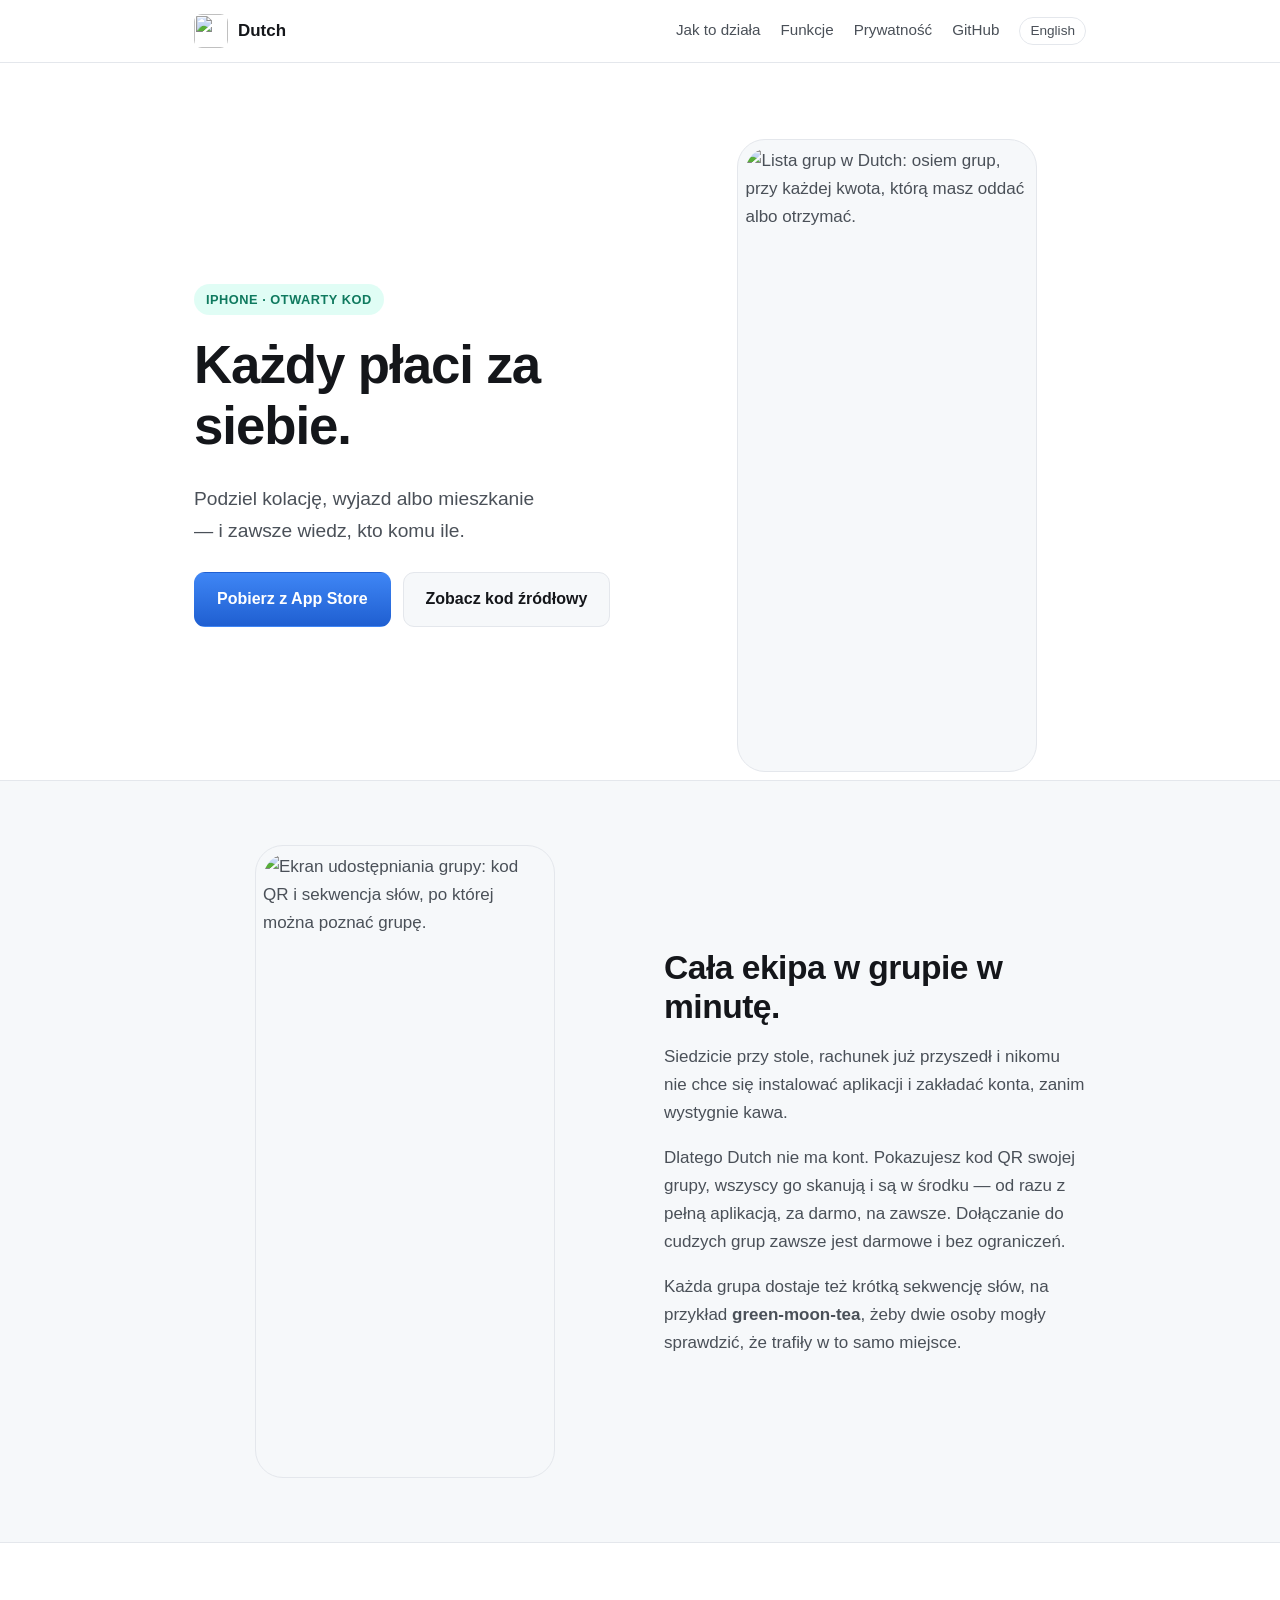
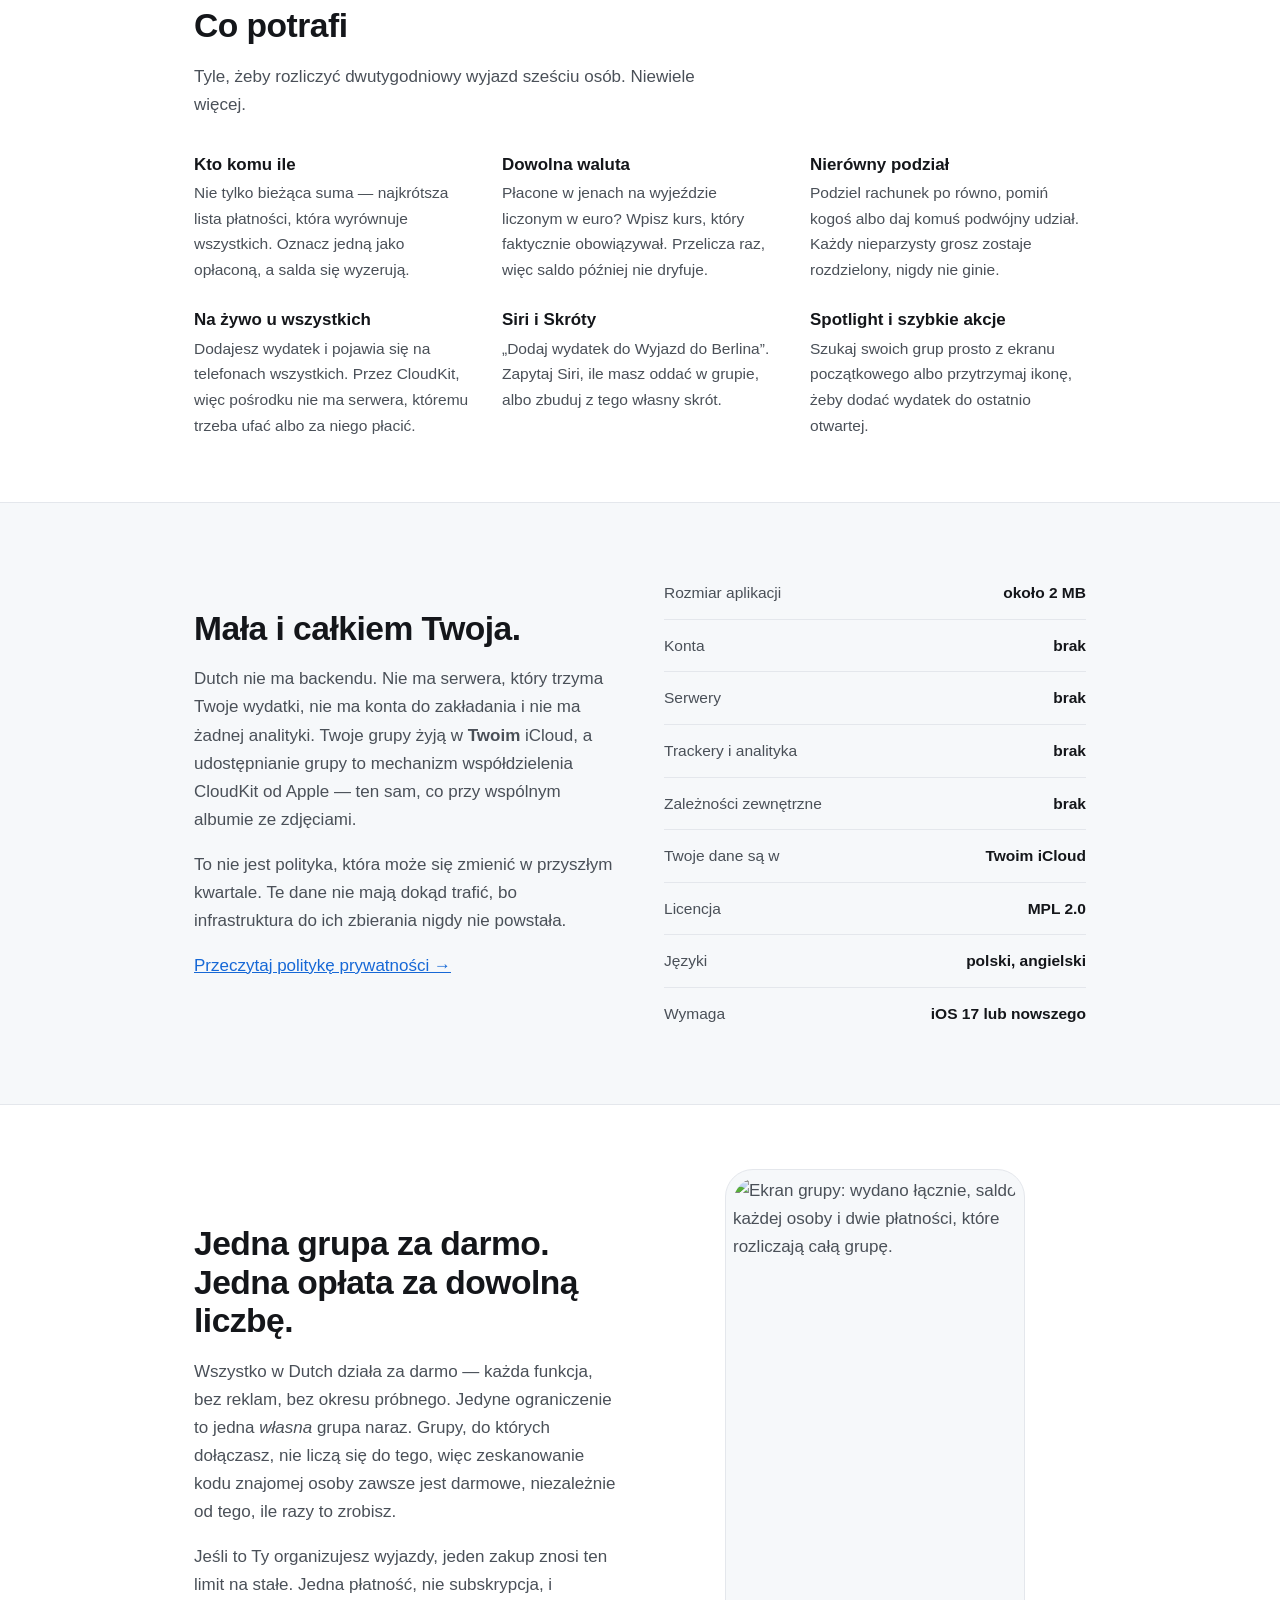
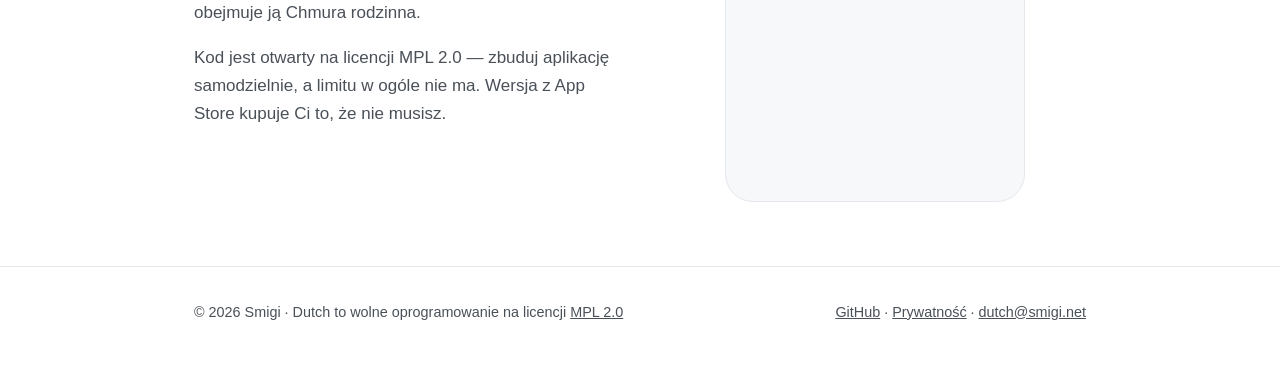
==== website/pl/index.html @ 0c01588c "indicator that place was pinned on expenses log, rephrase app size in website and reamde" ====
<!DOCTYPE html>
<html lang="pl">
<!--
  This Source Code Form is subject to the terms of the Mozilla Public License,
  v. 2.0. If a copy of the MPL was not distributed with this file, You can
  obtain one at https://mozilla.org/MPL/2.0/.

  The Polish site. Not a translation of ../index.html line by line — the two say
  the same things, but the English hero leans on "go Dutch", an idiom that also
  happens to be the app's name, and Polish has no such pun. That line states the
  premise outright instead, exactly as the App Store copy and the screenshot
  captions do. Keep the three in agreement if any of them changes.
-->
<head>
  <meta charset="utf-8">
  <meta name="viewport" content="width=device-width, initial-scale=1">
  <title>Dutch — dziel rachunki ze znajomymi, bez zakładania konta</title>
  <meta name="description" content="Mała, szybka aplikacja na iPhone'a do dzielenia wspólnych wydatków. Zeskanuj kod QR, żeby dołączyć do grupy. Bez kont i bez serwerów — wszystko synchronizuje się przez Twój iCloud. Otwarty kod, MPL 2.0.">
  <meta property="og:title" content="Dutch — każdy płaci za siebie">
  <meta property="og:description" content="Podziel kolację, wyjazd albo mieszkanie i zawsze wiedz, kto komu ile. Bez konta, bez serwerów, bez śledzenia.">
  <meta property="og:image" content="https://dutch.smigi.net/assets/icon.png">
  <meta property="og:url" content="https://dutch.smigi.net/pl/">
  <meta name="theme-color" content="#629dff">
  <meta property="og:locale" content="pl">
  <meta property="og:locale:alternate" content="en">
  <link rel="canonical" href="https://dutch.smigi.net/pl/">
  <link rel="alternate" hreflang="en" href="https://dutch.smigi.net/">
  <link rel="alternate" hreflang="pl" href="https://dutch.smigi.net/pl/">
  <link rel="alternate" hreflang="x-default" href="https://dutch.smigi.net/">
  <link rel="icon" href="../assets/icon.png" type="image/png">
  <link rel="stylesheet" href="../style.css">
</head>
<body>

<header>
  <div class="wrap">
    <a class="logo" href="/pl/">
      <img src="../assets/icon.png" alt="" width="34" height="34">
      Dutch
    </a>
    <nav>
      <a href="#how">Jak to działa</a>
      <a href="#features">Funkcje</a>
      <a href="/pl/privacy/">Prywatność</a>
      <a href="https://github.com/lakafior/Dutch">GitHub</a>
      <a class="lang" href="/" hreflang="en" lang="en">English</a>
    </nav>
  </div>
</header>

<section class="hero">
  <div class="wrap">
    <div>
      <span class="tag">iPhone · Otwarty kod</span>
      <h1>Każdy płaci za siebie.</h1>
      <p class="lede">Podziel kolację, wyjazd albo mieszkanie — i zawsze wiedz, kto komu ile.</p>
      <div class="cta">
        <a class="btn btn-primary" href="https://apps.apple.com/app/id6795190862">Pobierz z App&nbsp;Store</a>
        <a class="btn btn-secondary" href="https://github.com/lakafior/Dutch">Zobacz kod źródłowy</a>
      </div>
    </div>
    <div class="shot-frame">
      <img class="shot" src="../assets/shot-list-pl.jpg" width="960" height="2086"
           alt="Lista grup w Dutch: osiem grup, przy każdej kwota, którą masz oddać albo otrzymać.">
    </div>
  </div>
</section>

<section id="how" class="alt">
  <div class="wrap">
    <div class="split">
      <div class="shot-frame">
        <img class="shot" src="../assets/shot-share-pl.jpg" width="960" height="2086"
             alt="Ekran udostępniania grupy: kod QR i sekwencja słów, po której można poznać grupę.">
      </div>
      <div>
        <h2>Cała ekipa w grupie w minutę.</h2>
        <p>
          Siedzicie przy stole, rachunek już przyszedł i nikomu nie chce się
          instalować aplikacji i zakładać konta, zanim wystygnie kawa.
        </p>
        <p>
          Dlatego Dutch nie ma kont. Pokazujesz kod QR swojej grupy, wszyscy go
          skanują i są w środku — od razu z pełną aplikacją, za darmo, na
          zawsze. Dołączanie do cudzych grup zawsze jest darmowe i bez
          ograniczeń.
        </p>
        <p>
          Każda grupa dostaje też krótką sekwencję słów, na przykład
          <b>green-moon-tea</b>, żeby dwie osoby mogły sprawdzić, że trafiły w
          to samo miejsce.
        </p>
      </div>
    </div>
  </div>
</section>

<section id="features">
  <div class="wrap">
    <div class="section-head">
      <h2>Co potrafi</h2>
      <p>Tyle, żeby rozliczyć dwutygodniowy wyjazd sześciu osób. Niewiele więcej.</p>
    </div>
    <div class="grid">
      <div class="feature">
        <h3>Kto komu ile</h3>
        <p>Nie tylko bieżąca suma — najkrótsza lista płatności, która wyrównuje
           wszystkich. Oznacz jedną jako opłaconą, a salda się wyzerują.</p>
      </div>
      <div class="feature">
        <h3>Dowolna waluta</h3>
        <p>Płacone w jenach na wyjeździe liczonym w euro? Wpisz kurs, który
           faktycznie obowiązywał. Przelicza raz, więc saldo później nie
           dryfuje.</p>
      </div>
      <div class="feature">
        <h3>Nierówny podział</h3>
        <p>Podziel rachunek po równo, pomiń kogoś albo daj komuś podwójny
           udział. Każdy nieparzysty grosz zostaje rozdzielony, nigdy nie
           ginie.</p>
      </div>
      <div class="feature">
        <h3>Na żywo u wszystkich</h3>
        <p>Dodajesz wydatek i pojawia się na telefonach wszystkich. Przez
           CloudKit, więc pośrodku nie ma serwera, któremu trzeba ufać albo za
           niego płacić.</p>
      </div>
      <div class="feature">
        <h3>Siri i Skróty</h3>
        <p>„Dodaj wydatek do Wyjazd do Berlina”. Zapytaj Siri, ile masz oddać w
           grupie, albo zbuduj z tego własny skrót.</p>
      </div>
      <div class="feature">
        <h3>Spotlight i szybkie akcje</h3>
        <p>Szukaj swoich grup prosto z ekranu początkowego albo przytrzymaj
           ikonę, żeby dodać wydatek do ostatnio otwartej.</p>
      </div>
    </div>
  </div>
</section>

<section class="alt">
  <div class="wrap">
    <div class="split">
      <div>
        <h2>Mała i całkiem Twoja.</h2>
        <p>
          Dutch nie ma backendu. Nie ma serwera, który trzyma Twoje wydatki, nie
          ma konta do zakładania i nie ma żadnej analityki. Twoje grupy żyją w
          <b>Twoim</b> iCloud, a udostępnianie grupy to mechanizm współdzielenia
          CloudKit od Apple — ten sam, co przy wspólnym albumie ze zdjęciami.
        </p>
        <p>
          To nie jest polityka, która może się zmienić w przyszłym kwartale. Te
          dane nie mają dokąd trafić, bo infrastruktura do ich zbierania nigdy
          nie powstała.
        </p>
        <p><a href="/pl/privacy/">Przeczytaj politykę prywatności →</a></p>
      </div>
      <ul class="facts">
        <li><span>Rozmiar aplikacji</span> <b>około 2 MB</b></li>
        <li><span>Konta</span> <b>brak</b></li>
        <li><span>Serwery</span> <b>brak</b></li>
        <li><span>Trackery i analityka</span> <b>brak</b></li>
        <li><span>Zależności zewnętrzne</span> <b>brak</b></li>
        <li><span>Twoje dane są w</span> <b>Twoim iCloud</b></li>
        <li><span>Licencja</span> <b>MPL 2.0</b></li>
        <li><span>Języki</span> <b>polski, angielski</b></li>
        <li><span>Wymaga</span> <b>iOS 17 lub nowszego</b></li>
      </ul>
    </div>
  </div>
</section>

<section>
  <div class="wrap">
    <div class="split">
      <div>
        <!-- No price here, unlike the English page. That one says "$4.99", which
             is wrong for every reader of this one, and a number on a page is a
             number nobody updates when App Store Connect changes. The App Store
             shows the real figure in the reader's own currency. -->
        <h2>Jedna grupa za darmo. Jedna opłata za dowolną liczbę.</h2>
        <p>
          Wszystko w Dutch działa za darmo — każda funkcja, bez reklam, bez
          okresu próbnego. Jedyne ograniczenie to jedna <em>własna</em> grupa
          naraz. Grupy, do których dołączasz, nie liczą się do tego, więc
          zeskanowanie kodu znajomej osoby zawsze jest darmowe, niezależnie od
          tego, ile razy to zrobisz.
        </p>
        <p>
          Jeśli to Ty organizujesz wyjazdy, jeden zakup znosi ten limit na
          stałe. Jedna płatność, nie subskrypcja, i obejmuje ją Chmura
          rodzinna.
        </p>
        <p>
          Kod jest otwarty na licencji MPL 2.0 — zbuduj aplikację samodzielnie,
          a limitu w ogóle nie ma. Wersja z App Store kupuje Ci to, że nie
          musisz.
        </p>
      </div>
      <div class="shot-frame">
        <img class="shot" src="../assets/shot-detail-pl.jpg" width="960" height="2086"
             alt="Ekran grupy: wydano łącznie, saldo każdej osoby i dwie płatności, które rozliczają całą grupę.">
      </div>
    </div>
  </div>
</section>

<footer>
  <div class="wrap">
    <span>© 2026 Smigi · Dutch to wolne oprogramowanie na licencji
      <a href="https://github.com/lakafior/Dutch/blob/main/LICENSE">MPL 2.0</a></span>
    <span>
      <a href="https://github.com/lakafior/Dutch">GitHub</a> ·
      <a href="/pl/privacy/">Prywatność</a> ·
      <a href="mailto:dutch@smigi.net">dutch@smigi.net</a>
    </span>
  </div>
</footer>

<!-- smigi.net window chrome: traffic lights + minimize-to-dock.
     Loads from localhost during development, smigi.net in production. -->
<script>
  (function () {
    var local = location.hostname === "localhost" || location.hostname === "127.0.0.1";
    var s = document.createElement("script");
    s.src = (local ? "" : "https://smigi.net") + "/os/chrome.js";
    s.dataset.app = "dutch";
    s.dataset.title = "Dutch";
    document.head.appendChild(s);
  })();
</script>

</body>
</html>
---- website/style.css ----
/* This Source Code Form is subject to the terms of the Mozilla Public License,
   v. 2.0. If a copy of the MPL was not distributed with this file, You can
   obtain one at https://mozilla.org/MPL/2.0/. */

/* No framework, no build step, no JavaScript. The app is a couple of
   megabytes; a 40 KB marketing bundle to describe it would be an odd thing
   to ship. */

:root {
  --blue: #629dff;   /* the app icon's blue */
  --mint: #42f1be;   /* and its mint */
  --ink: #14161a;
  --body: #4a5058;
  --line: #e4e7ec;
  --bg: #ffffff;
  --panel: #f6f8fa;
  --radius: 14px;
  --wrap: 940px;
}

@media (prefers-color-scheme: dark) {
  :root {
    --ink: #f2f4f7;
    --body: #a8b0ba;
    --line: #262a31;
    --bg: #0d0f12;
    --panel: #14171c;
  }
}

* { box-sizing: border-box; }

html { -webkit-text-size-adjust: 100%; }

body {
  margin: 0;
  background: var(--bg);
  color: var(--body);
  font: 17px/1.65 -apple-system, BlinkMacSystemFont, "Segoe UI", Roboto,
        "Helvetica Neue", Arial, sans-serif;
  text-rendering: optimizeLegibility;
}

.wrap {
  width: 100%;
  max-width: var(--wrap);
  margin: 0 auto;
  padding: 0 24px;
}

h1, h2, h3 { color: var(--ink); line-height: 1.15; margin: 0 0 .5em; }
h1 { font-size: clamp(2.1rem, 6vw, 3.3rem); letter-spacing: -.02em; font-weight: 700; }
h2 { font-size: clamp(1.5rem, 3.6vw, 2.1rem); letter-spacing: -.015em; font-weight: 650; }
h3 { font-size: 1.06rem; font-weight: 650; }
p { margin: 0 0 1em; }
a { color: #1668d6; }
@media (prefers-color-scheme: dark) { a { color: var(--blue); } }

/* ---- header ---- */

header {
  border-bottom: 1px solid var(--line);
  position: sticky;
  top: var(--mw-bar-h, 0px); /* clears the smigi.net titlebar when present */
  background: color-mix(in srgb, var(--bg) 88%, transparent);
  backdrop-filter: saturate(160%) blur(12px);
  z-index: 10;
}

/* In windowed mode the page scrolls inside the frame, so stick to its top */
html.mw-windowed header { top: 0; }
header .wrap {
  display: flex;
  align-items: center;
  justify-content: space-between;
  gap: 16px;
  min-height: 62px;
  flex-wrap: wrap;
}
.logo {
  display: inline-flex;
  align-items: center;
  gap: 10px;
  font-weight: 650;
  color: var(--ink);
  text-decoration: none;
  font-size: 1.06rem;
}
.logo img { border-radius: 8px; display: block; }
nav { display: flex; gap: 20px; flex-wrap: wrap; }
nav a { color: var(--body); text-decoration: none; font-size: .95rem; }
nav a:hover { color: var(--ink); }

/* The language switch. Set apart from the section links beside it: it changes
   the whole site rather than moving down the page, and a reader scanning for
   "Privacy" shouldn't have to read past a word in a language they don't want. */
nav a.lang {
  padding: 2px 10px;
  border: 1px solid var(--line);
  border-radius: 999px;
  font-size: .85rem;
}

/* ---- hero ---- */

.hero { padding: 76px 0 8px; }
.hero .wrap {
  display: grid;
  grid-template-columns: 1.05fr .95fr;
  gap: 56px;
  align-items: center;
}
.lede { font-size: 1.2rem; max-width: 34ch; }
.tag {
  display: inline-block;
  font-size: .8rem;
  font-weight: 600;
  letter-spacing: .04em;
  text-transform: uppercase;
  color: #0f7a5f;
  background: rgba(66, 241, 190, .16);
  border-radius: 999px;
  padding: 5px 12px;
  margin-bottom: 20px;
}
@media (prefers-color-scheme: dark) { .tag { color: var(--mint); } }

.cta { display: flex; gap: 12px; flex-wrap: wrap; margin-top: 26px; }
.btn {
  display: inline-block;
  padding: 13px 22px;
  border-radius: 11px;
  font-weight: 600;
  font-size: 1rem;
  text-decoration: none;
  border: 1px solid transparent;
}
.btn-primary {
  color: #fff;
  background: linear-gradient(180deg, #3f86f5, #1f5fd1);
}
.btn-secondary { color: var(--ink); border-color: var(--line); background: var(--panel); }

.shot { width: 100%; height: auto; border-radius: 26px; display: block; }
.shot-frame {
  border: 1px solid var(--line);
  border-radius: 28px;
  padding: 7px;
  background: var(--panel);
  max-width: 300px;
  margin-inline: auto;
}

/* ---- sections ---- */

section { padding: 64px 0; }
section.alt { background: var(--panel); border-block: 1px solid var(--line); }
.section-head { max-width: 56ch; margin-bottom: 36px; }

.grid {
  display: grid;
  grid-template-columns: repeat(auto-fit, minmax(230px, 1fr));
  gap: 28px 32px;
}
.feature p { margin: 0; font-size: .97rem; }
.feature h3 { margin-bottom: .35em; }

.split {
  display: grid;
  grid-template-columns: 1fr 1fr;
  gap: 48px;
  align-items: center;
}

.facts { list-style: none; margin: 0; padding: 0; }
.facts li {
  padding: 13px 0;
  border-bottom: 1px solid var(--line);
  display: flex;
  justify-content: space-between;
  gap: 18px;
  font-size: .97rem;
}
.facts li:last-child { border-bottom: 0; }
.facts b { color: var(--ink); font-weight: 600; }

/* ---- footer ---- */

footer {
  border-top: 1px solid var(--line);
  padding: 34px 0 46px;
  font-size: .9rem;
}
footer .wrap { display: flex; justify-content: space-between; gap: 18px; flex-wrap: wrap; }
footer a { color: var(--body); }

/* ---- prose (privacy) ---- */

/* padding-block, not the `padding` shorthand: this class sits on the same
   element as .wrap, and a shorthand here would reset .wrap's horizontal padding
   to zero and run the text into the edge of the screen. */
.prose { max-width: 68ch; padding-block: 56px 72px; }
.prose h2 { margin-top: 1.9em; }
.prose ul { padding-left: 1.15em; }
.prose li { margin-bottom: .45em; }
.prose .updated { font-size: .9rem; color: var(--body); }

@media (max-width: 760px) {
  .hero { padding-top: 48px; }
  .hero .wrap, .split { grid-template-columns: 1fr; gap: 36px; }
  .lede { max-width: none; }
  section { padding: 48px 0; }
}
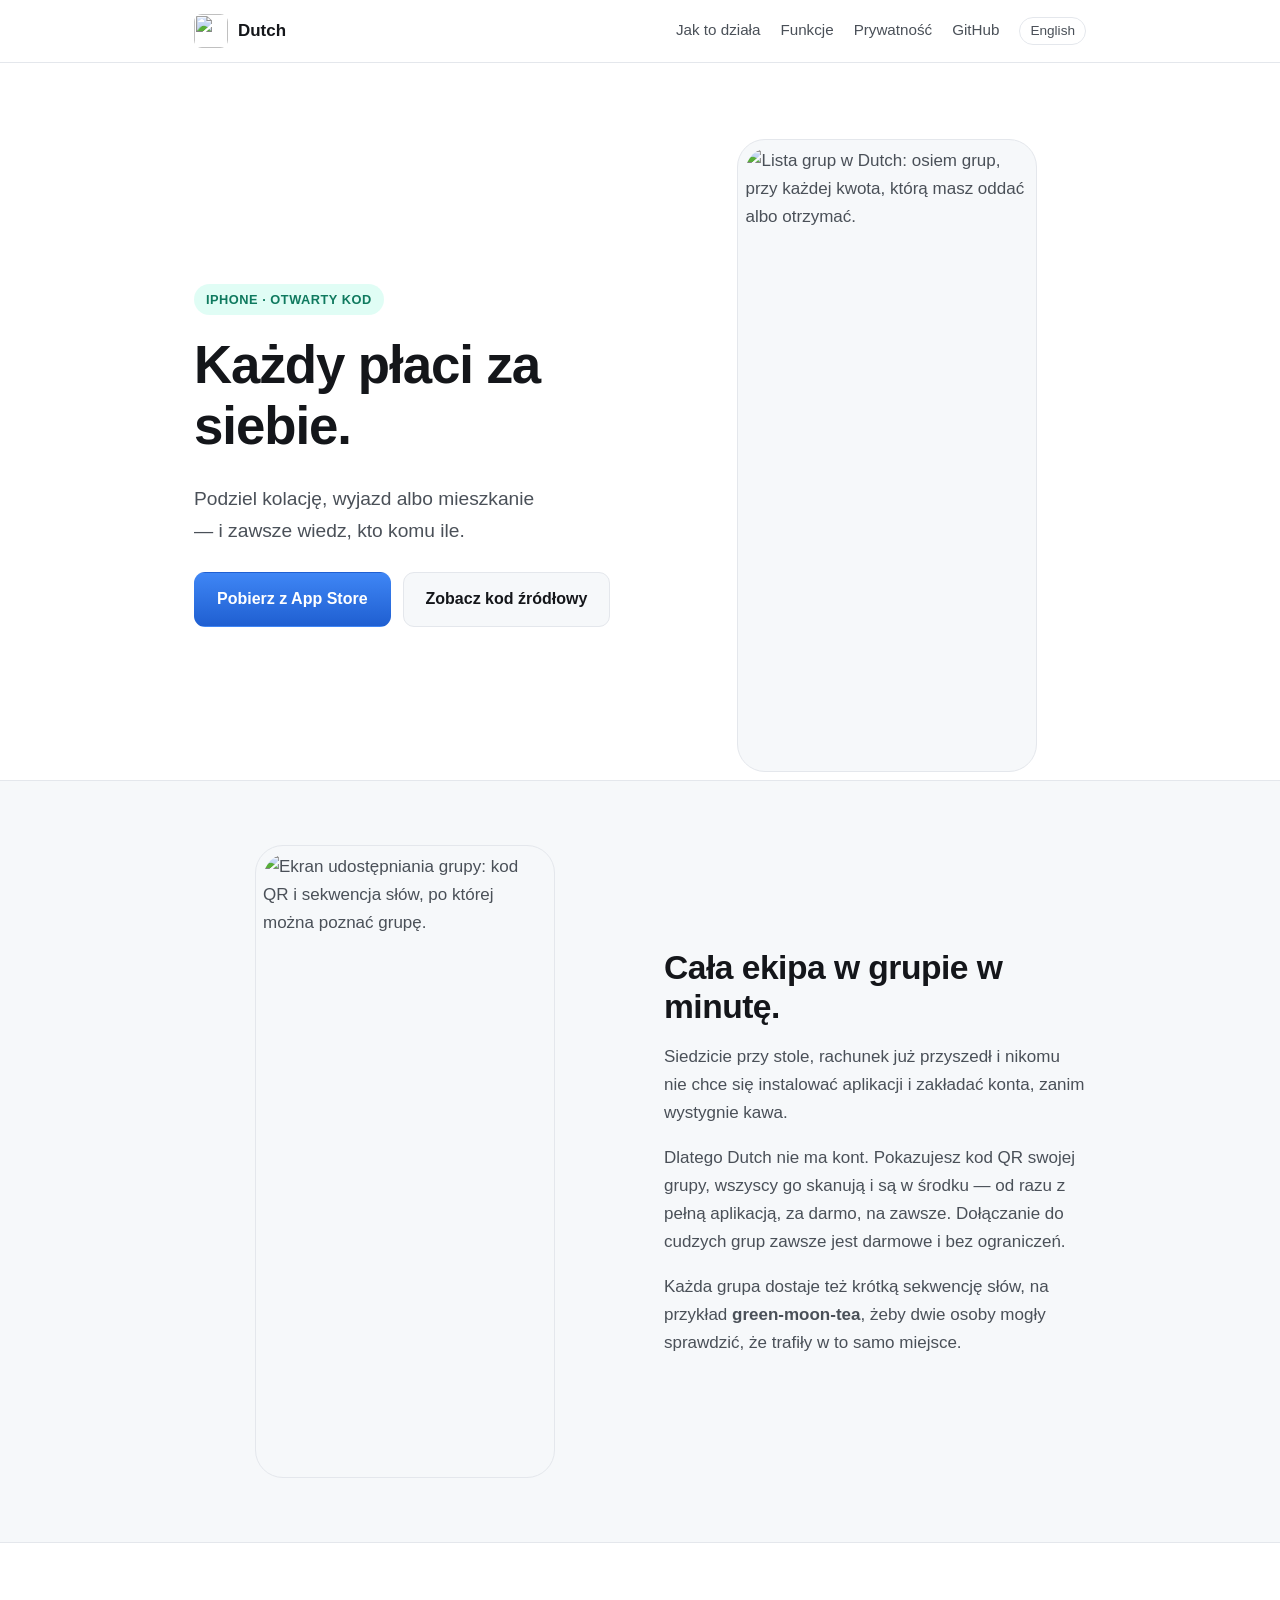
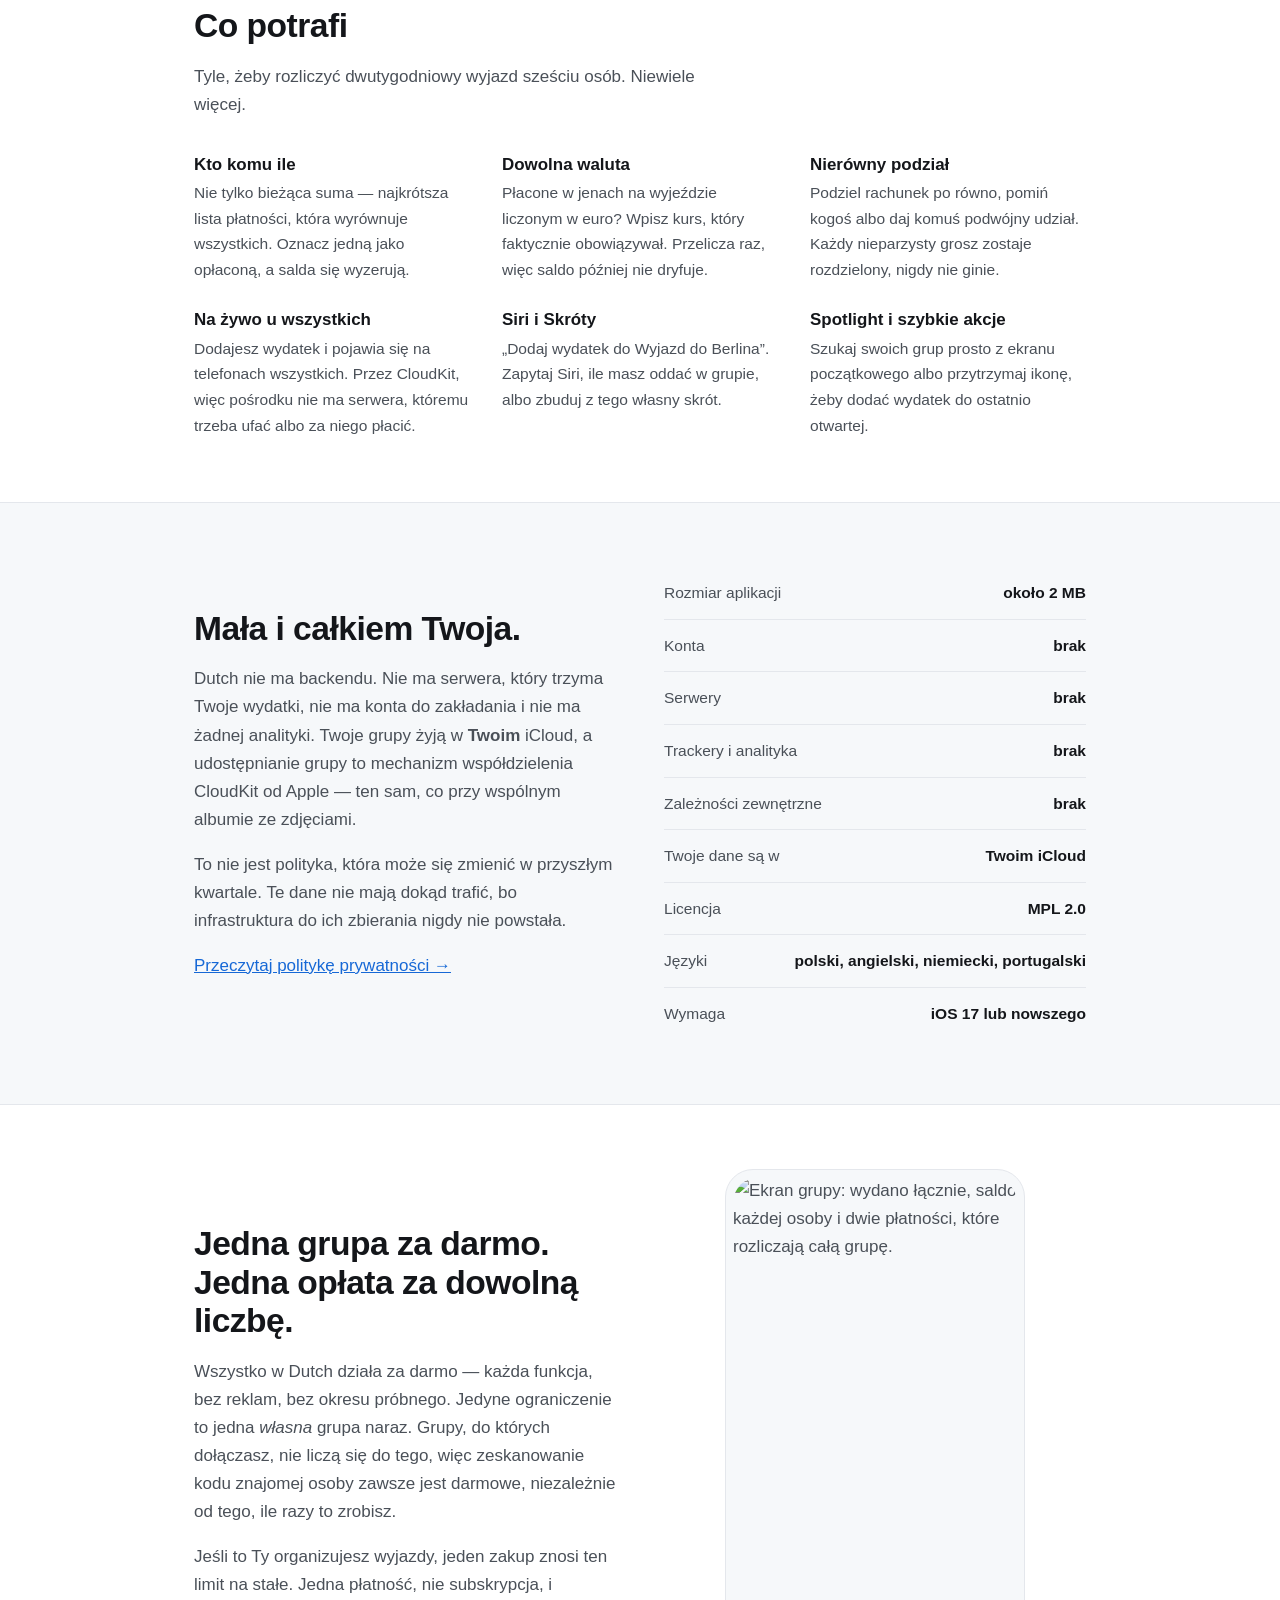
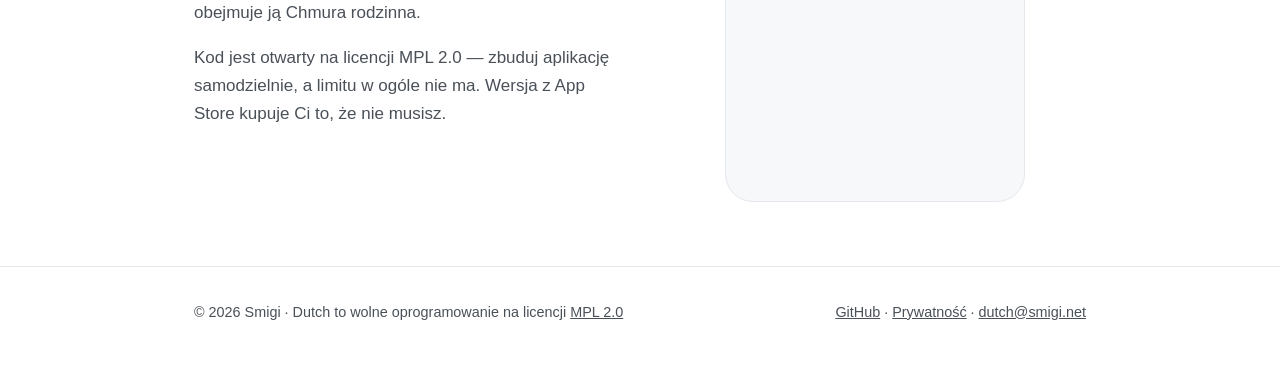
==== commit 21cb0c5c: "German localization, readme and website updates" ====
--- a/website/pl/index.html
+++ b/website/pl/index.html
@@ -165,7 +165,7 @@
         <li><span>Zależności zewnętrzne</span> <b>brak</b></li>
         <li><span>Twoje dane są w</span> <b>Twoim iCloud</b></li>
         <li><span>Licencja</span> <b>MPL 2.0</b></li>
-        <li><span>Języki</span> <b>polski, angielski</b></li>
+        <li><span>Języki</span> <b>polski, angielski, niemiecki, portugalski</b></li>
         <li><span>Wymaga</span> <b>iOS 17 lub nowszego</b></li>
       </ul>
     </div>
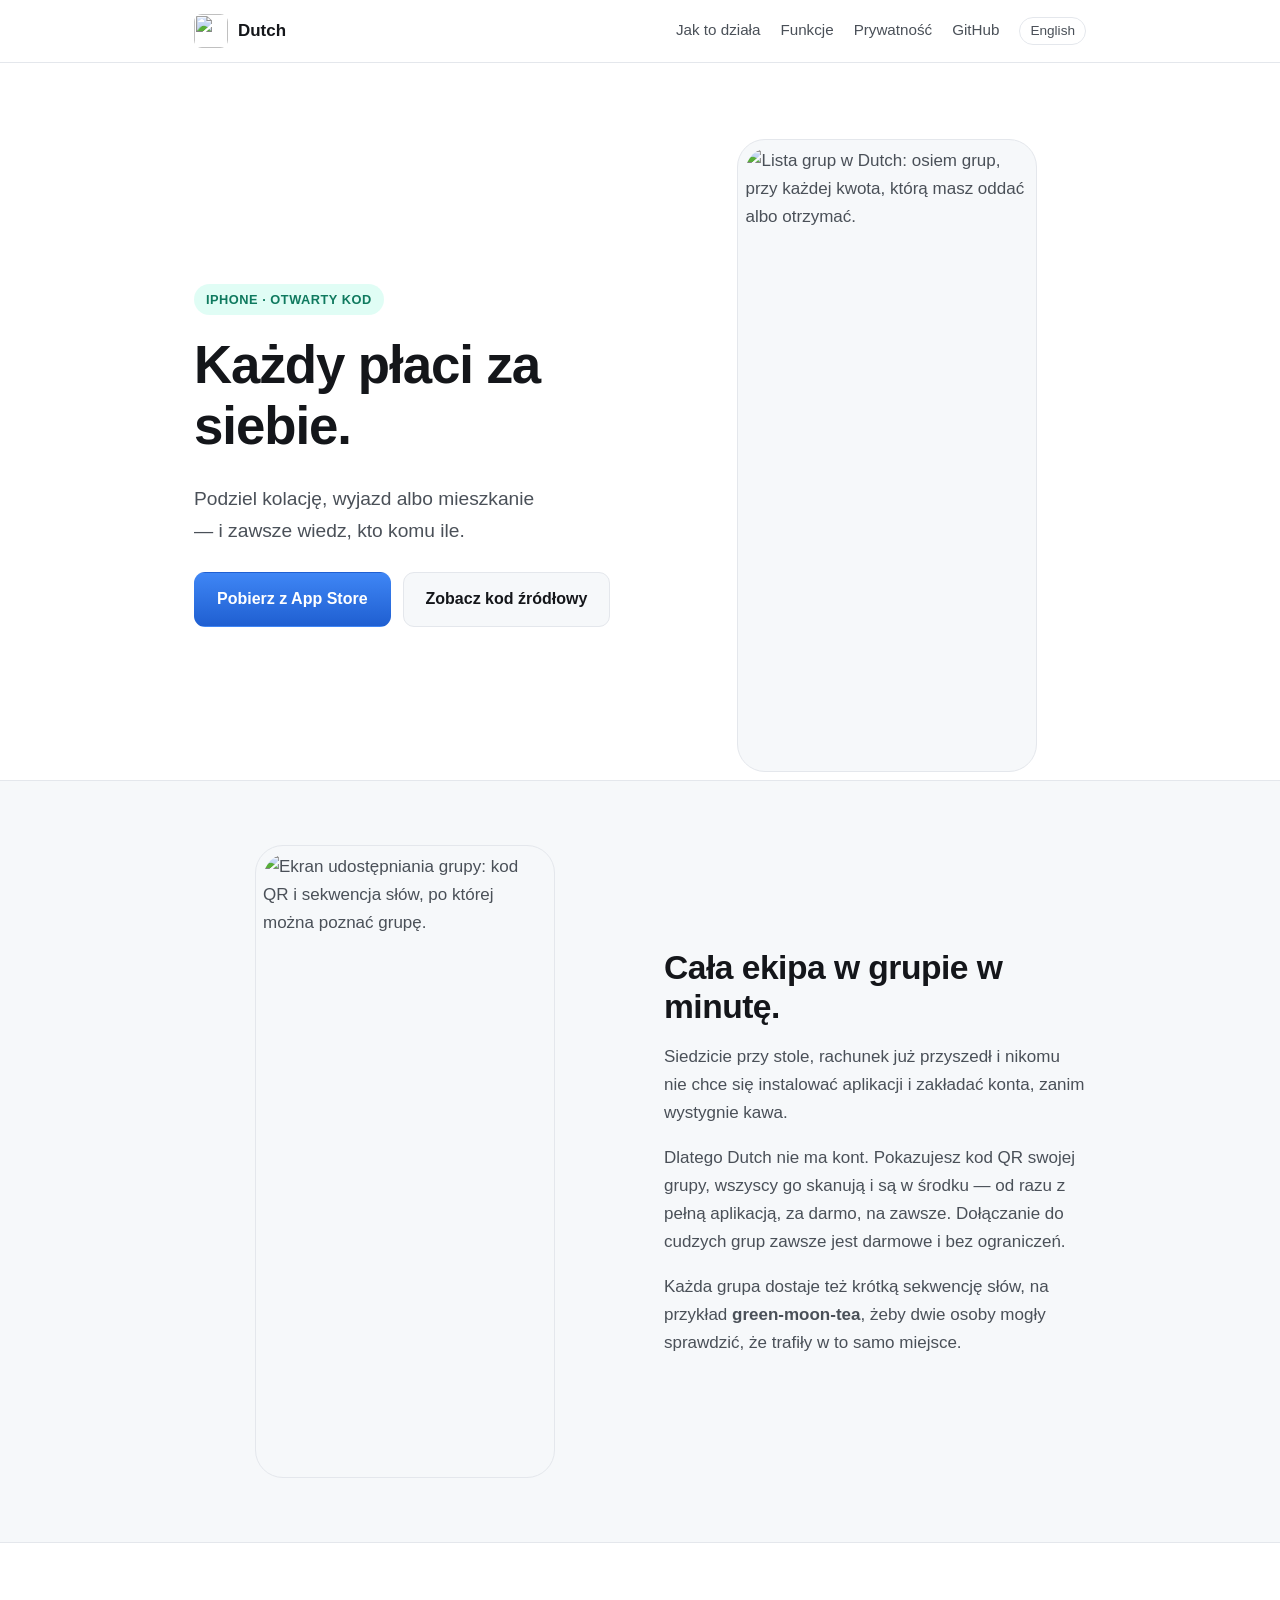
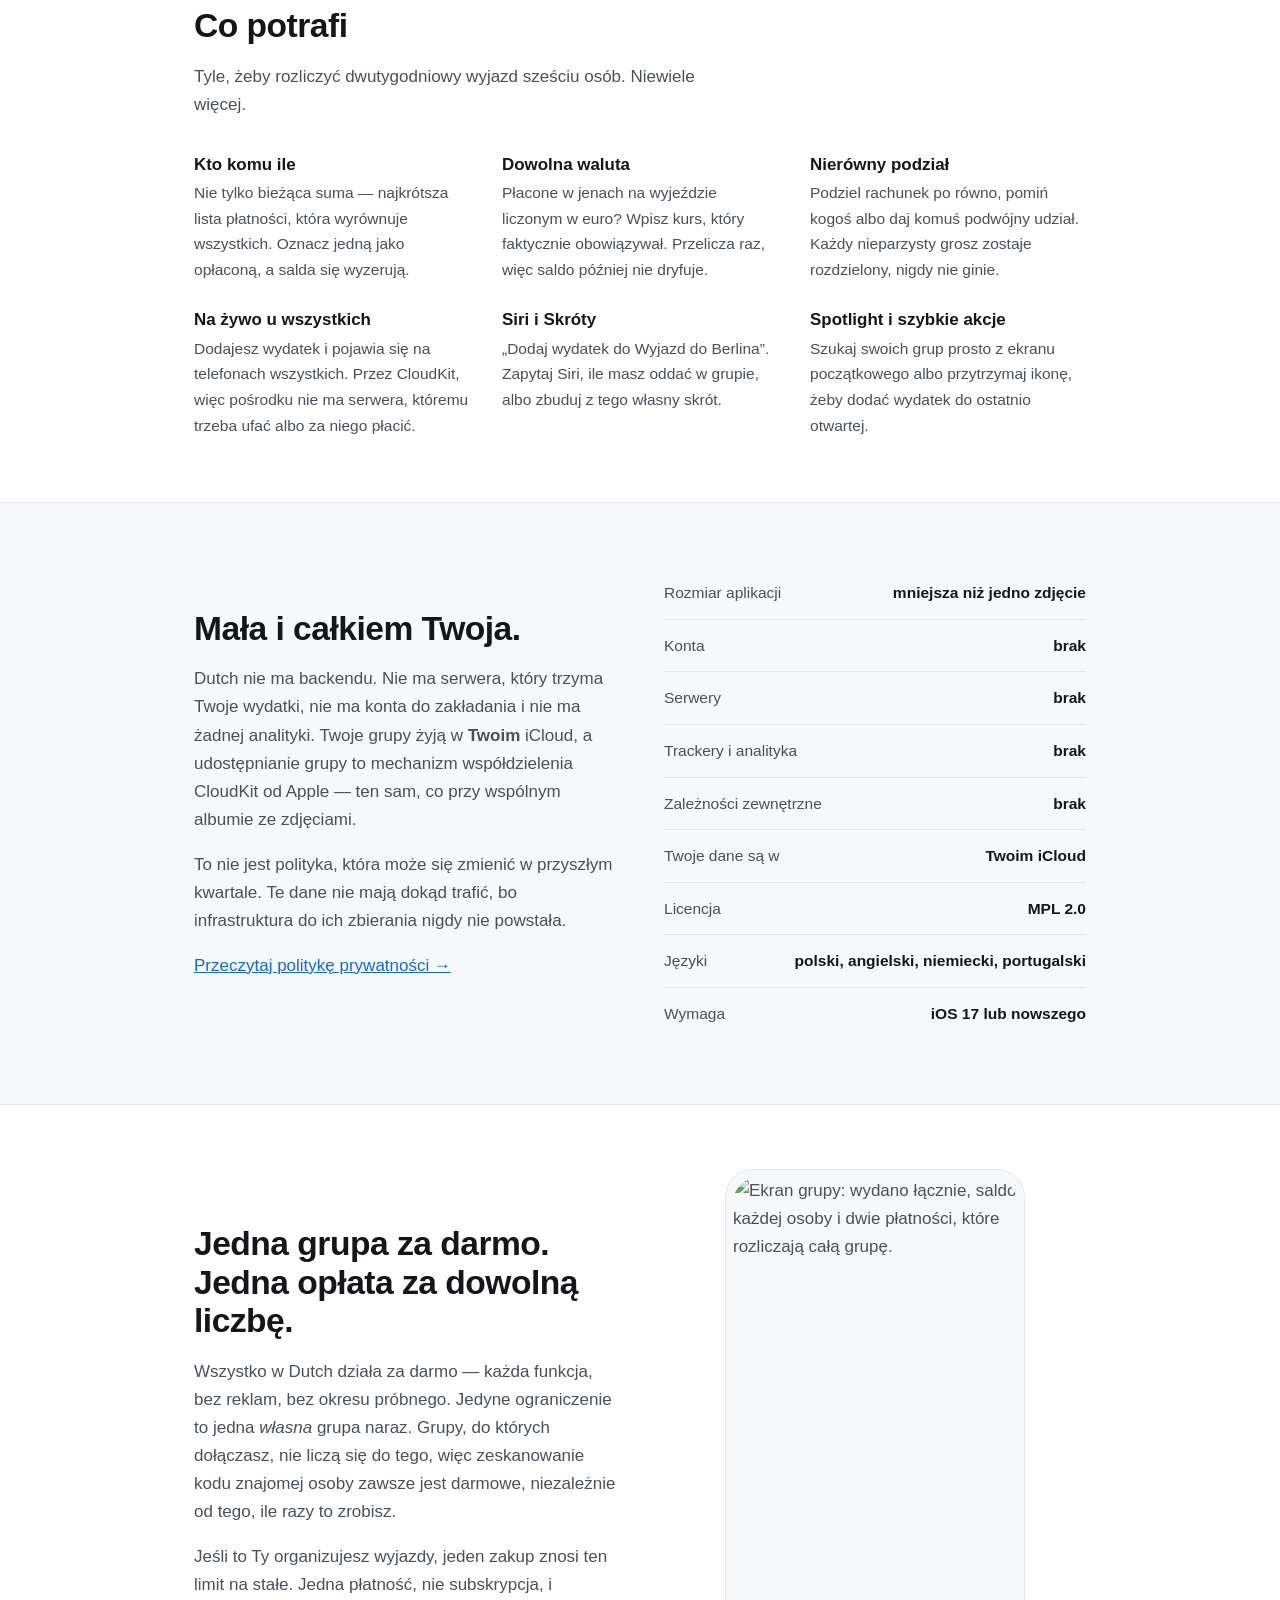
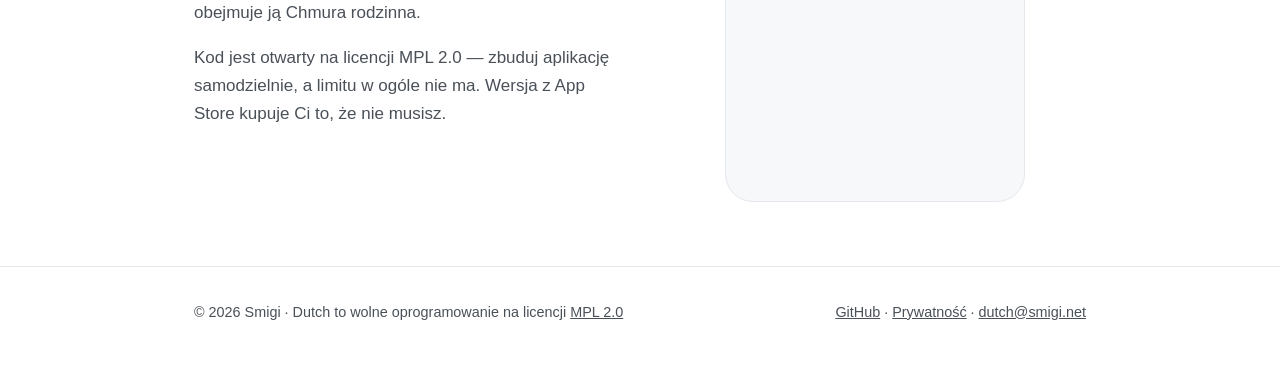
==== commit 64d18655: "widgets" ====
--- a/website/pl/index.html
+++ b/website/pl/index.html
@@ -158,7 +158,7 @@
         <p><a href="/pl/privacy/">Przeczytaj politykę prywatności →</a></p>
       </div>
       <ul class="facts">
-        <li><span>Rozmiar aplikacji</span> <b>około 2 MB</b></li>
+        <li><span>Rozmiar aplikacji</span> <b>mniejsza niż jedno zdjęcie</b></li>
         <li><span>Konta</span> <b>brak</b></li>
         <li><span>Serwery</span> <b>brak</b></li>
         <li><span>Trackery i analityka</span> <b>brak</b></li>
